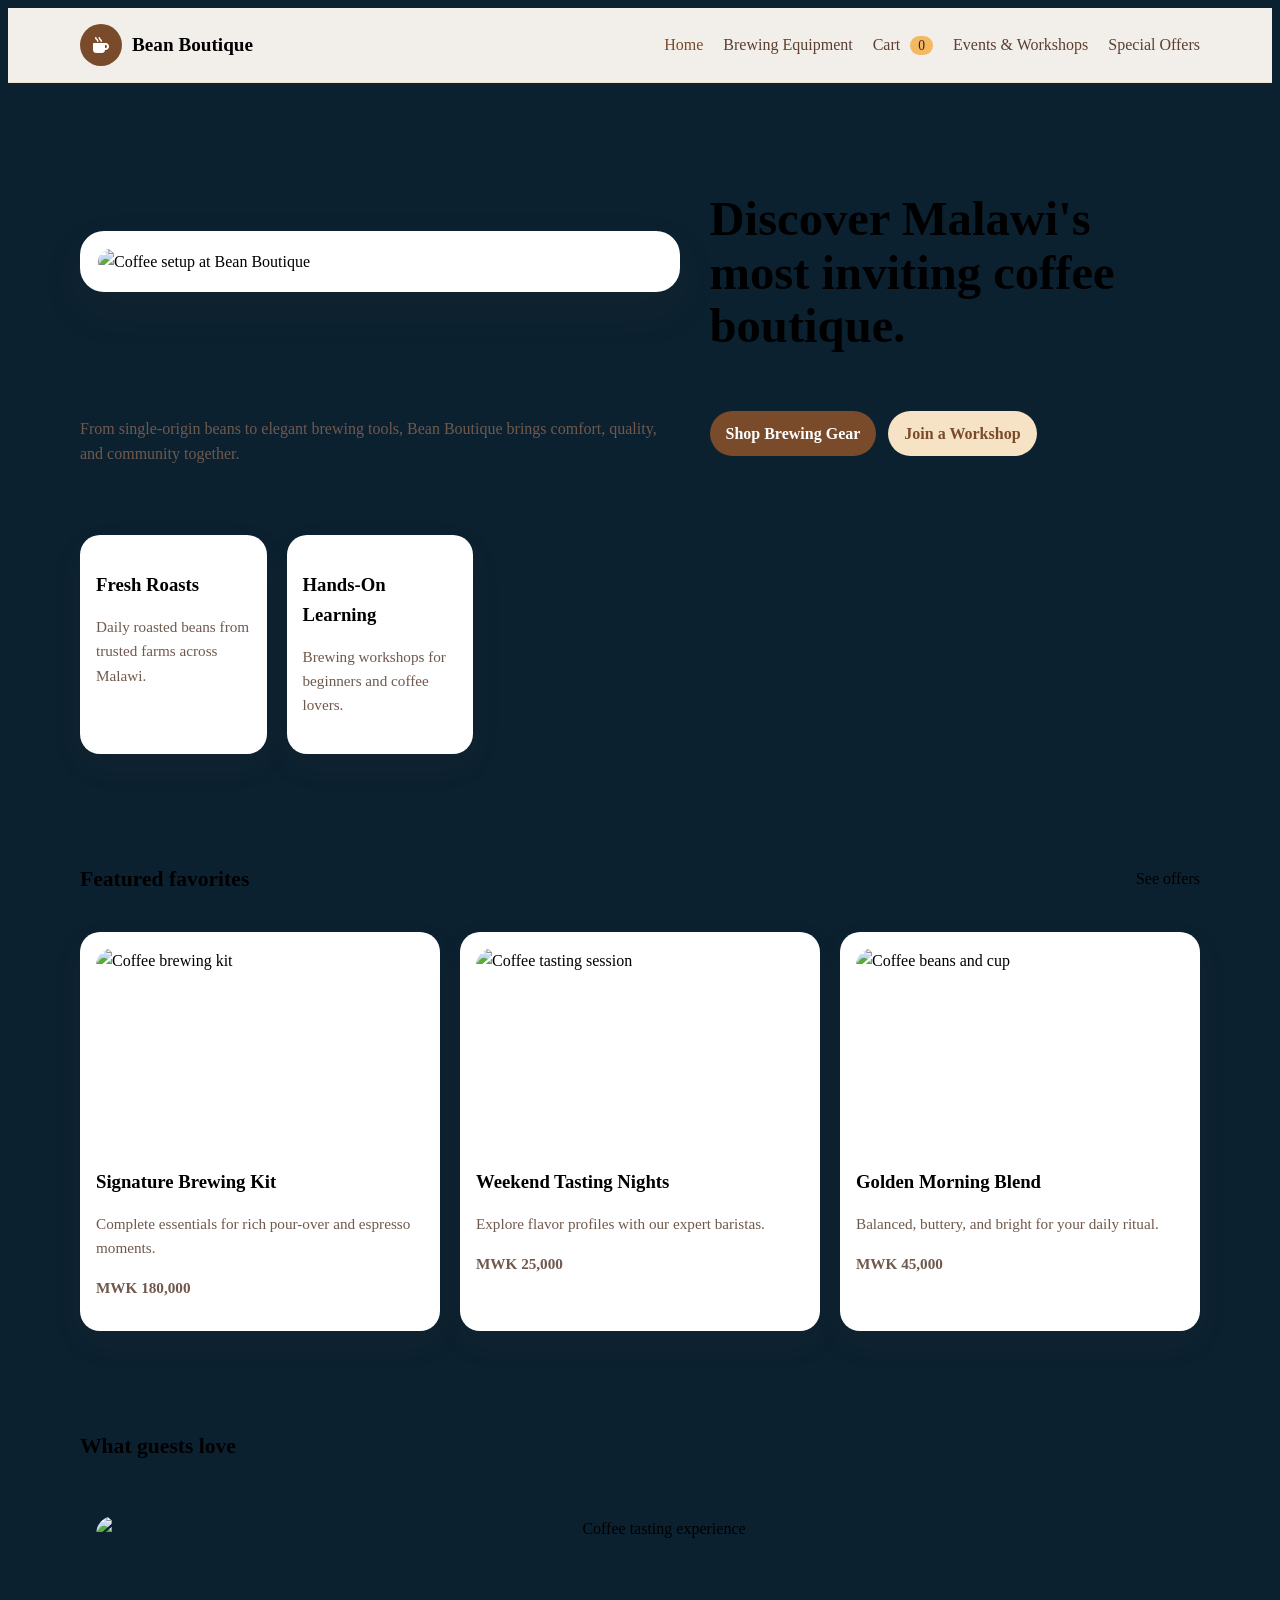
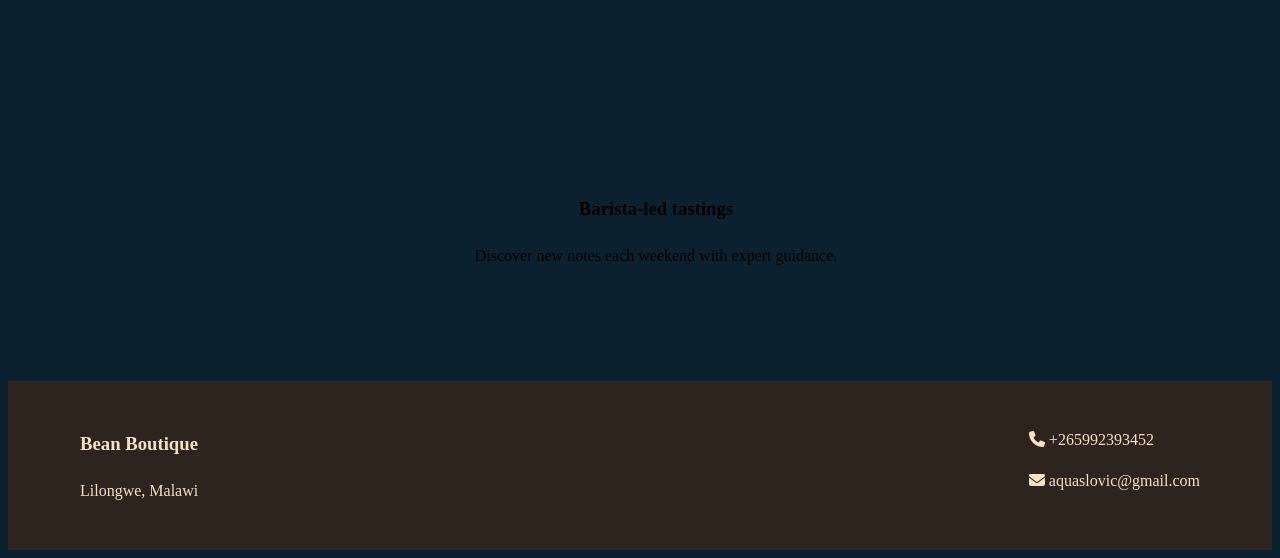
==== index.html @ 72bccbc3 "edited on the nav bar" ====
<!DOCTYPE html>
<html lang="en">

<head>
  <meta charset="UTF-8" />
  <meta name="viewport" content="width=device-width, initial-scale=1.0" />
  <title>Bean Boutique | Coffee House</title>
  <link rel="stylesheet" href="https://cdnjs.cloudflare.com/ajax/libs/font-awesome/6.5.2/css/all.min.css" />
  <link rel="stylesheet" href="https://cdn.jsdelivr.net/npm/swiper@11/swiper-bundle.min.css" />
  <link rel="stylesheet" href="styles.css" />
</head>

<body>
  <header class="site-header">
    <div class="container header-inner">
      <a class="brand" href="index.html">
        <span class="brand-badge"><i class="fa-solid fa-mug-hot"></i></span>
        <span>Bean Boutique</span>
      </a>
      <button class="mobile-nav-toggle" aria-label="Open menu"><i class="fa-solid fa-bars"></i></button>
      <nav class="nav-links">
        <a class="active" href="index.html">Home</a>
        <a href="brewing-equipment.html">Brewing Equipment</a>
        <a href="cart.html">Cart <span class="cart-count">0</span></a>
        <a href="events.html">Events & Workshops</a>
        <a href="offers.html">Special Offers</a>
      </nav>
    </div>
  </header>

  <main>
    <section class="hero">
      <div class="container hero-grid">
        <div class="hero-card">
          <a href="offers.html"><img
              src="https://images.unsplash.com/photo-1495474472287-4d71bcdd2085?auto=format&fit=crop&w=900&q=80"
              alt="Coffee setup at Bean Boutique" /></a>
        </div>
        <h1>Discover Malawi's most inviting coffee boutique.</h1>
        <p>From single-origin beans to elegant brewing tools, Bean Boutique brings comfort, quality, and community
          together.</p>
        <div class="hero-actions">
          <a class="btn btn-primary" href="brewing-equipment.html">Shop Brewing Gear</a>
          <a class="btn btn-secondary" href="events.html">Join a Workshop</a>
        </div>
        <div class="card-grid" style="margin-top: 18px;">
          <div class="card">
            <h3>Fresh Roasts</h3>
            <p>Daily roasted beans from trusted farms across Malawi.</p>
          </div>
          <div class="card">
            <h3>Hands-On Learning</h3>
            <p>Brewing workshops for beginners and coffee lovers.</p>
          </div>
        </div>
      </div>

      </div>
    </section>

    <section class="section">
      <div class="container">
        <div class="section-title">
          <h2>Featured favorites</h2>
          <a href="offers.html">See offers</a>
        </div>
        <div class="card-grid">
          <article class="card">
            <a href="brewing-equipment.html"><img
                src="https://images.unsplash.com/photo-1517705008128-361805f42e86?auto=format&fit=crop&w=900&q=80"
                alt="Coffee brewing kit" /></a>
            <h3>Signature Brewing Kit</h3>
            <p>Complete essentials for rich pour-over and espresso moments.</p>
            <p class="price">MWK 180,000</p>
          </article>
          <article class="card">
            <a href="events.html"><img
                src="https://images.unsplash.com/photo-1521017432531-fbd92d768814?auto=format&fit=crop&w=900&q=80"
                alt="Coffee tasting session" /></a>
            <h3>Weekend Tasting Nights</h3>
            <p>Explore flavor profiles with our expert baristas.</p>
            <p class="price">MWK 25,000</p>
          </article>
          <article class="card">
            <a href="cart.html"><img src="https://images.unsplash.com/photo-1499638673689-79a0b5115d87?auto=format&fit=crop&w=900&q=80" alt="Coffee beans and cup" /></a>
            <h3>Golden Morning Blend</h3>
            <p>Balanced, buttery, and bright for your daily ritual.</p>
            <p class="price">MWK 45,000</p>
          </article>
        </div>
      </div>
    </section>

    <section class="section">
      <div class="container">
        <div class="section-title">
          <h2>What guests love</h2>
        </div>
        <div class="swiper hero-swiper">
          <div class="swiper-wrapper">
            <div class="swiper-slide">
              <img src="https://images.unsplash.com/photo-1461023058943-07fcbe16d735?auto=format&fit=crop&w=900&q=80"
                alt="Coffee tasting experience" />
              <h3>Barista-led tastings</h3>
              <p>Discover new notes each weekend with expert guidance.</p>
            </div>
            <div class="swiper-slide">
              <img src="https://images.unsplash.com/photo-1498804103079-a6351b050096?auto=format&fit=crop&w=900&q=80"
                alt="Coffee beans and equipment" />
              <h3>Premium brewing tools</h3>
              <p>Modern gear for home and café-level brewing sessions.</p>
            </div>
            <div class="swiper-slide">
              <img src="https://images.unsplash.com/photo-1509042239860-f550ce710b93?auto=format&fit=crop&w=900&q=80"
                alt="Coffee shop interior" />
              <h3>Warm boutique ambiance</h3>
              <p>Relax in an inviting setting designed for slow mornings.</p>
            </div>
          </div>
          <div class="swiper-pagination"></div>
        </div>
      </div>
    </section>
  </main>

  <footer class="footer">
    <div class="container footer-grid">
      <div>
        <h3>Bean Boutique</h3>
        <p>Lilongwe, Malawi</p>
      </div>
      <div>
        <p><i class="fa-solid fa-phone"></i> <a href="tel:+265992393452">+265992393452</a></p>
        <p><i class="fa-solid fa-envelope"></i> <a href="mailto:aquaslovic@gmail.com">aquaslovic@gmail.com</a></p>
      </div>
    </div>
  </footer>

  <script src="https://cdn.jsdelivr.net/npm/swiper@11/swiper-bundle.min.js"></script>
  <script src="script.js"></script>
</body>

</html>
---- styles.css ----
body {
  line-height: 1.6;
  color: #000;
  background: #0c2130;
}

a {
  color: inherit;
  text-decoration: none;
}

img {
  width: 100%;
  display: block;
  border-radius: 18px;
}

.container {
  width: min(1120px, 92%);
  margin: 0 auto;
}

.site-header {
  background: rgba(255, 250, 245, 0.95);
  backdrop-filter: blur(8px);
  position: sticky;
  top: 0;
  z-index: 100;
  border-bottom: 1px solid #efe1d0;
}

.header-inner {
  display: flex;
  justify-content: space-between;
  align-items: center;
  padding: 16px 0;
}

.brand {
  display: flex;
  align-items: center;
  gap: 10px;
  font-weight: 700;
  font-size: 1.2rem;
}

.brand-badge {
  background: #7a4b2a;
  color: white;
  width: 42px;
  height: 42px;
  border-radius: 50%;
  display: grid;
  place-items: center;
  font-size: 1rem;
}

.nav-links {
  display: flex;
  gap: 20px;
  align-items: center;
}

.nav-links a {
  font-weight: 500;
  color: #5a4030;
}

.nav-links a:hover{
  color: #7a4b2a;
}
.nav-links a.active {
  color: #7a4b2a;
}

.mobile-nav-toggle {
  display: none;
  background: none;
  border: 0;
  font-size: 1.25rem;
  color: #7a4b2a;
}

.cart-link {
  background: #7a4b2a;
  color: #fff;
  padding: 8px 12px;
  border-radius: 999px;
}

.cart-count {
  background: #f4b860;
  color: #2f241d;
  border-radius: 999px;
  padding: 2px 8px;
  margin-left: 6px;
  font-size: 0.85rem;
}

.hero {
  padding: 70px 0 50px;
}

.hero-grid {
  display: grid;
  grid-template-columns: 1.1fr 0.9fr;
  gap: 30px;
  align-items: center;
}

.hero h1 {
  font-size: clamp(2rem, 3.8vw, 3.2rem);
  margin-bottom: 16px;
  line-height: 1.1;
}

.hero p {
  font-size: 1rem;
  color: #6f594d;
  margin-bottom: 20px;
}

.hero-actions {
  display: flex;
  flex-wrap: wrap;
  gap: 12px;
  margin-bottom: 20px;
}

.btn {
  display: inline-block;
  padding: 10px 16px;
  border-radius: 999px;
  font-weight: 600;
  border: 0;
  cursor: pointer;
  transition: transform 0.2s ease;
}

.btn:hover {
  transform: translateY(-2px);
}

.btn-primary {
  background: #7a4b2a;
  color: #fff;
}

.btn-secondary {
  background: #f6e2c5;
  color: #7a4b2a;
}

.hero-card {
  background: #fff;
  border-radius: 24px;
  padding: 18px;
  box-shadow: 0 18px 45px rgba(87, 58, 34, 0.08);
}

.section {
  padding: 40px 0;
}

.section-title {
  display: flex;
  justify-content: space-between;
  align-items: center;
  margin-bottom: 18px;
}

.section-title h2 {
  font-size: 1.35rem;
}

.card-grid {
  display: grid;
  grid-template-columns: repeat(3, minmax(0, 1fr));
  gap: 20px;
}

.card {
  background: #fff;
  border-radius: 20px;
  padding: 16px;
  box-shadow: 0 12px 32px rgba(87, 58, 34, 0.07);
}

.card img {
  height: 200px;
  object-fit: cover;
  margin-bottom: 12px;
}

.card h3 {
  margin-bottom: 8px;
}

.card p {
  color: #6f594d;
  font-size: 0.95rem;
}

.price {
  color: #7a4b2a;
  font-weight: 700;
  margin-top: 8px;
}

.swiper-slide {
  text-align: center;
  padding: 16px;
}

.swiper-slide img {
  height: 260px;
  object-fit: cover;
}

.page-heading {
  padding: 40px 0 10px;
}

.page-heading h1 {
  font-size: 2rem;
  margin-bottom: 8px;
}

.page-heading p {
  color: #6f594d;
}

.product-grid {
  display: grid;
  grid-template-columns: repeat(2, minmax(0, 1fr));
  gap: 20px;
  margin-top: 20px;
}

.product-card {
  background: #fff;
  border-radius: 20px;
  padding: 16px;
  box-shadow: 0 10px 28px rgba(87, 58, 34, 0.08);
}

.product-card img {
  height: 220px;
  object-fit: cover;
  margin-bottom: 10px;
}

.product-actions {
  display: flex;
  justify-content: space-between;
  align-items: center;
  margin-top: 10px;
}

.cart-layout {
  display: grid;
  grid-template-columns: 1.3fr 0.7fr;
  gap: 24px;
  margin-top: 20px;
}

.cart-list {
  background: #fff;
  border-radius: 20px;
  padding: 16px;
  box-shadow: 0 10px 28px rgba(87, 58, 34, 0.08);
}

.cart-item {
  display: flex;
  justify-content: space-between;
  align-items: center;
  gap: 12px;
  padding: 12px 0;
  border-bottom: 1px solid #f3e3d4;
}

.cart-actions {
  display: flex;
  gap: 8px;
  align-items: center;
}

.qty-btn {
  border: 0;
  background: #f6e2c5;
  color: #7a4b2a;
  width: 28px;
  height: 28px;
  border-radius: 50%;
  cursor: pointer;
}

.summary-box {
  background: #fff;
  border-radius: 20px;
  padding: 18px;
  box-shadow: 0 10px 28px rgba(87, 58, 34, 0.08);
  height: fit-content;
}

.summary-box h3,
.summary-box p {
  margin-bottom: 10px;
}

.footer {
  background: #2f241d;
  color: #f6e2c5;
  padding: 30px 0;
  margin-top: 40px;
}

.footer-grid {
  display: flex;
  justify-content: space-between;
  gap: 20px;
  flex-wrap: wrap;
}
/* mobile responsiveness  */
@media (max-width: 860px) {
  .hero-grid {
    grid-template-columns: 1fr;
  }
  .cart-layout {
    grid-template-columns: 1fr;
  }
  .product-grid {
    grid-template-columns: 1fr;
  }
  .card-grid {
    grid-template-columns: 1fr;
  }

  .nav-links {
    display: none;
    position: absolute;
    top: 68px;
    right: 4%;
    background: #fff;
    flex-direction: column;
    padding: 14px;
    border-radius: 16px;
    box-shadow: 0 12px 28px rgba(87, 58, 34, 0.12);
  }

  .nav-links.open {
    display: flex;
  }

  .mobile-nav-toggle {
    display: block;
  }
}

@media (max-width: 560px) {
  .hero {
    padding-top: 40px;
  }

  .header-inner {
    padding: 12px 0;
  }

  .hero-actions,
  .product-actions {
    flex-direction: column;
    align-items: flex-start;
  }
}
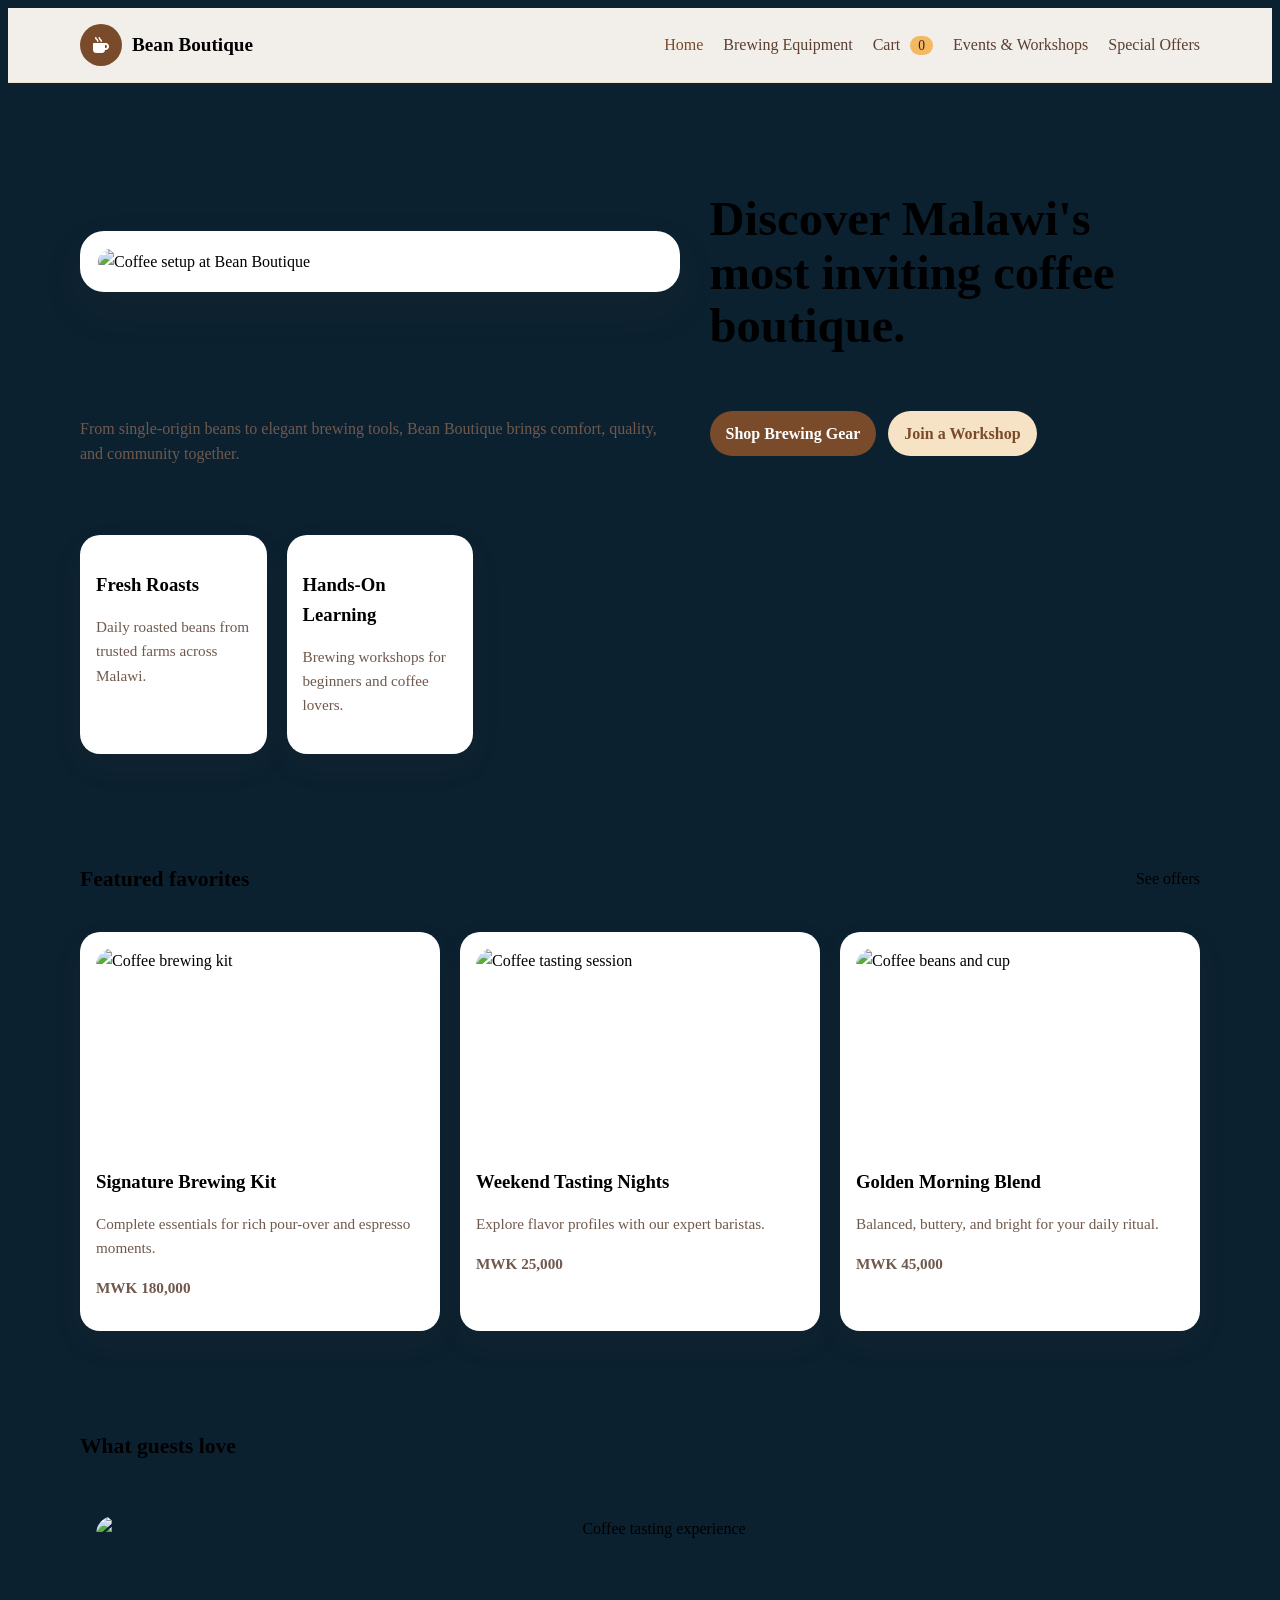
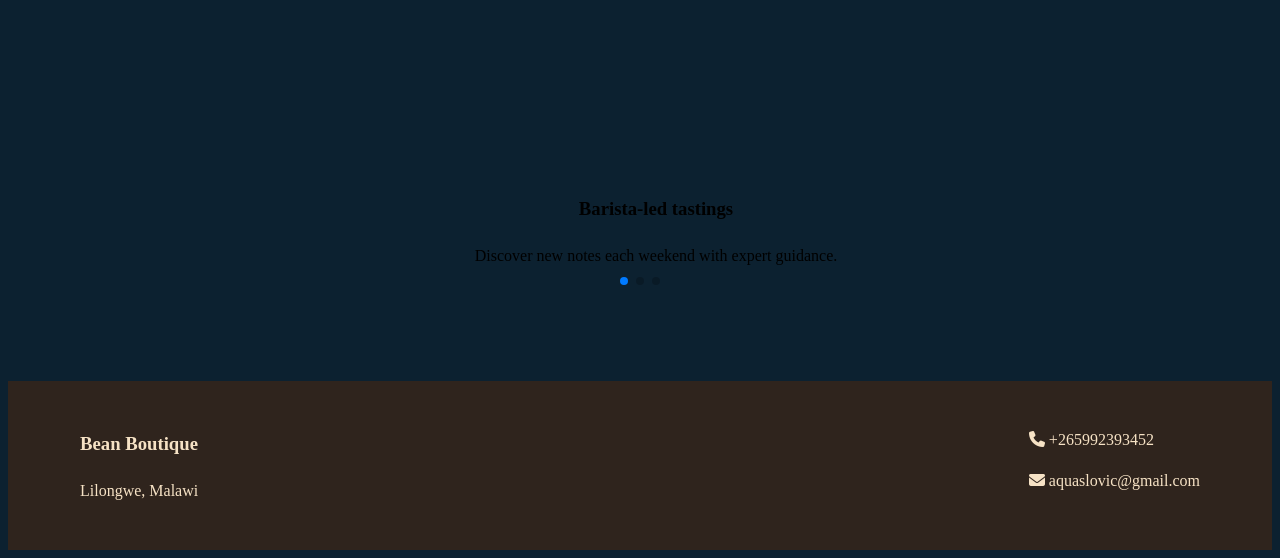
==== commit cc96faf8: "edited the equipment cart and index" ====
--- a/index.html
+++ b/index.html
@@ -1,10 +1,8 @@
 <!DOCTYPE html>
-<html lang="en">
+<html>
 
 <head>
-  <meta charset="UTF-8" />
-  <meta name="viewport" content="width=device-width, initial-scale=1.0" />
-  <title>Bean Boutique | Coffee House</title>
+  <title>Bean Boutique</title>
   <link rel="stylesheet" href="https://cdnjs.cloudflare.com/ajax/libs/font-awesome/6.5.2/css/all.min.css" />
   <link rel="stylesheet" href="https://cdn.jsdelivr.net/npm/swiper@11/swiper-bundle.min.css" />
   <link rel="stylesheet" href="styles.css" />
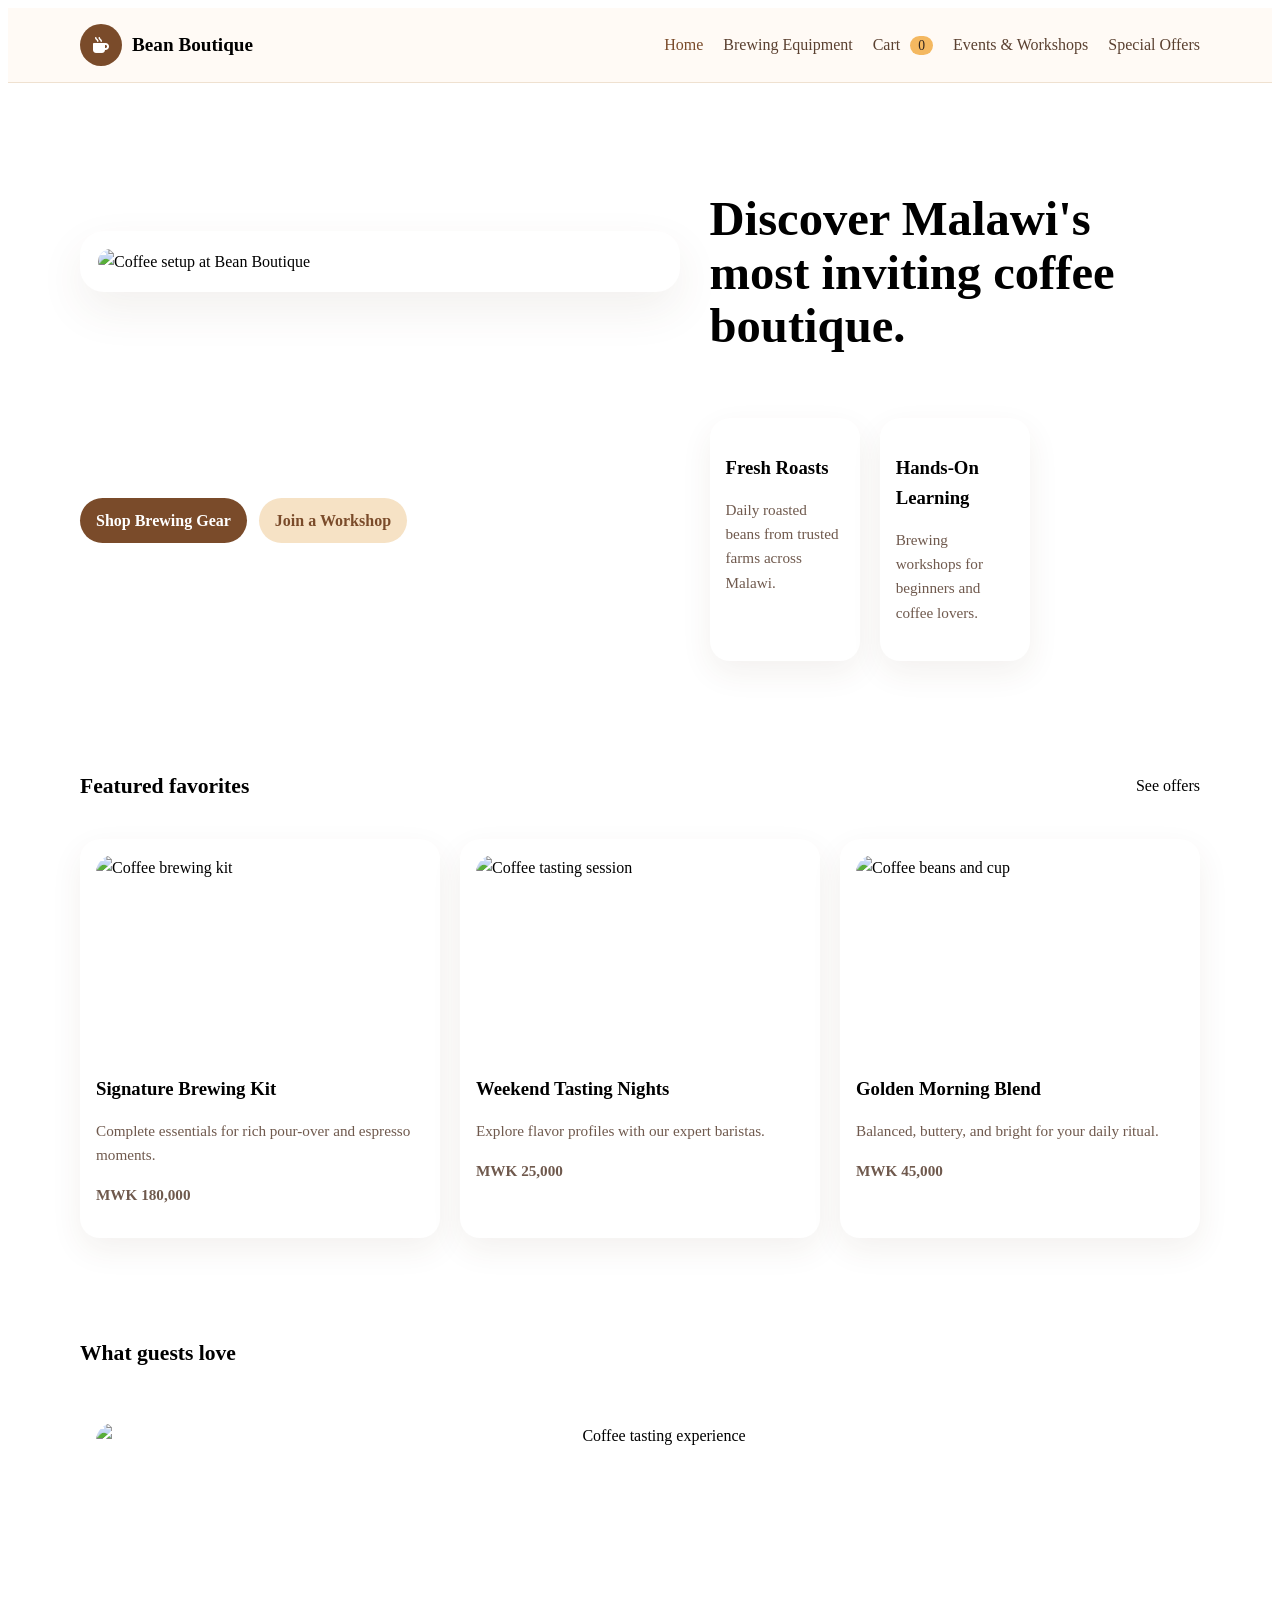
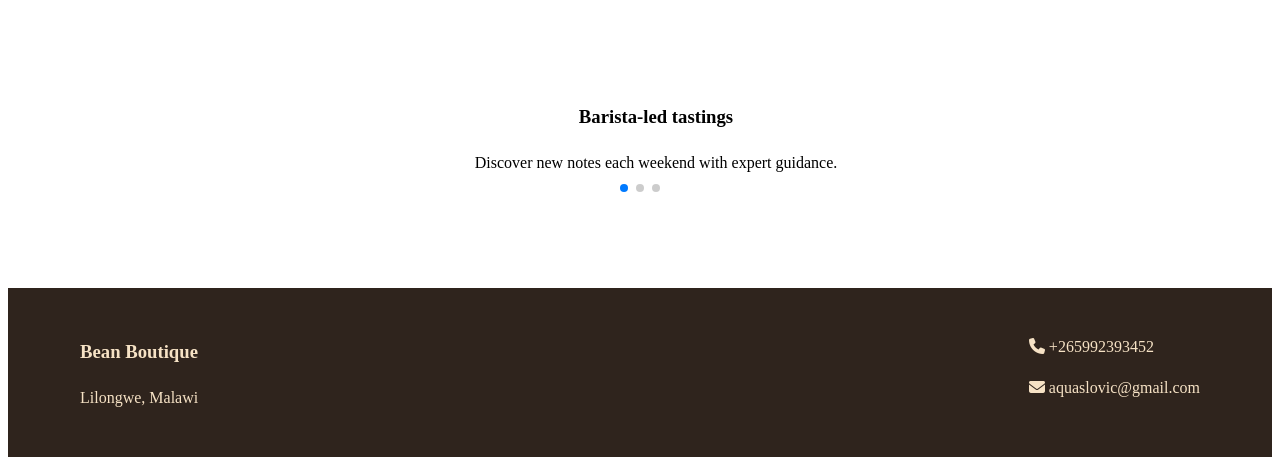
==== commit ebb49d67: "edited the background color and the home page" ====
--- a/index.html
+++ b/index.html
@@ -35,8 +35,7 @@
               alt="Coffee setup at Bean Boutique" /></a>
         </div>
         <h1>Discover Malawi's most inviting coffee boutique.</h1>
-        <p>From single-origin beans to elegant brewing tools, Bean Boutique brings comfort, quality, and community
-          together.</p>
+       
         <div class="hero-actions">
           <a class="btn btn-primary" href="brewing-equipment.html">Shop Brewing Gear</a>
           <a class="btn btn-secondary" href="events.html">Join a Workshop</a>
--- a/styles.css
+++ b/styles.css
@@ -1,7 +1,7 @@
 body {
   line-height: 1.6;
   color: #000;
-  background: #0c2130;
+  background: #fff;
 }
 
 a {
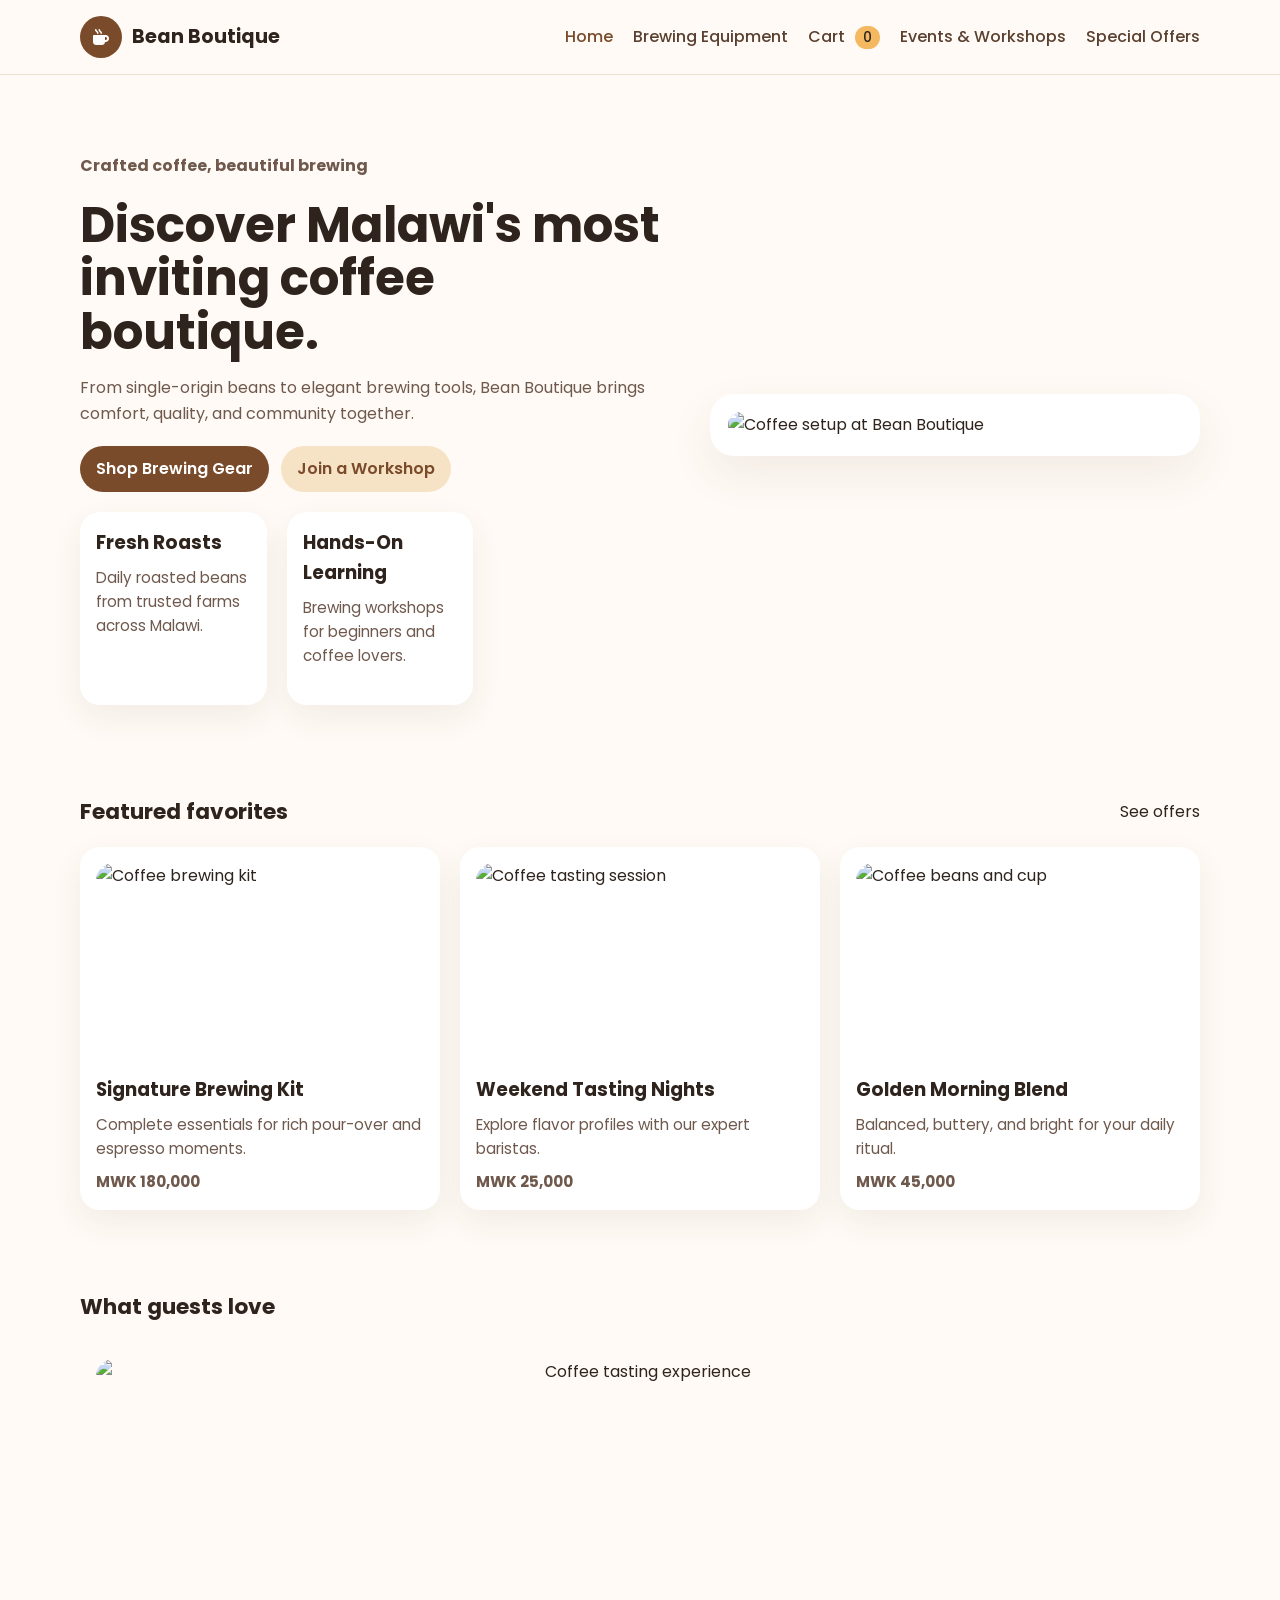
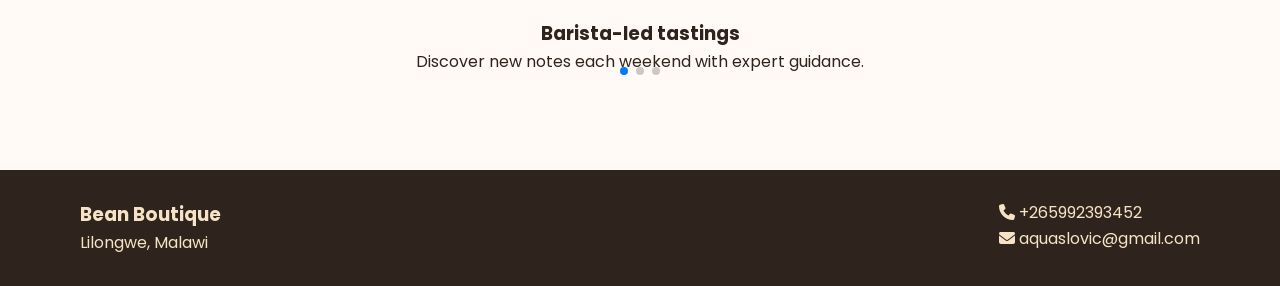
==== commit dab1e9b5: "adding files" ====
--- a/index.html
+++ b/index.html
@@ -1,140 +1,134 @@
 <!DOCTYPE html>
-<html>
+<html lang="en">
+  <head>
+    <meta charset="UTF-8" />
+    <meta name="viewport" content="width=device-width, initial-scale=1.0" />
+    <title>Bean Boutique | Coffee House</title>
+    <meta name="description" content="Bean Boutique is a modern coffee shop with artisanal brewing gear, events, and seasonal offers." />
+    <link href="https://fonts.googleapis.com/css2?family=Poppins:wght@400;500;600;700&display=swap" rel="stylesheet" />
+    <link rel="stylesheet" href="https://cdnjs.cloudflare.com/ajax/libs/animate.css/4.1.1/animate.min.css" />
+    <link rel="stylesheet" href="https://cdnjs.cloudflare.com/ajax/libs/font-awesome/6.5.2/css/all.min.css" />
+    <link rel="stylesheet" href="https://cdn.jsdelivr.net/npm/swiper@11/swiper-bundle.min.css" />
+    <link rel="stylesheet" href="styles.css" />
+  </head>
+  <body>
+    <header class="site-header">
+      <div class="container header-inner">
+        <a class="brand" href="index.html">
+          <span class="brand-badge"><i class="fa-solid fa-mug-hot"></i></span>
+          <span>Bean Boutique</span>
+        </a>
+        <button class="mobile-nav-toggle" aria-label="Open menu"><i class="fa-solid fa-bars"></i></button>
+        <nav class="nav-links">
+          <a class="active" href="index.html">Home</a>
+          <a href="brewing-equipment.html">Brewing Equipment</a>
+          <a href="cart.html">Cart <span class="cart-count">0</span></a>
+          <a href="events.html">Events &amp; Workshops</a>
+          <a href="offers.html">Special Offers</a>
+        </nav>
+      </div>
+    </header>
 
-<head>
-  <title>Bean Boutique</title>
-  <link rel="stylesheet" href="https://cdnjs.cloudflare.com/ajax/libs/font-awesome/6.5.2/css/all.min.css" />
-  <link rel="stylesheet" href="https://cdn.jsdelivr.net/npm/swiper@11/swiper-bundle.min.css" />
-  <link rel="stylesheet" href="styles.css" />
-</head>
-
-<body>
-  <header class="site-header">
-    <div class="container header-inner">
-      <a class="brand" href="index.html">
-        <span class="brand-badge"><i class="fa-solid fa-mug-hot"></i></span>
-        <span>Bean Boutique</span>
-      </a>
-      <button class="mobile-nav-toggle" aria-label="Open menu"><i class="fa-solid fa-bars"></i></button>
-      <nav class="nav-links">
-        <a class="active" href="index.html">Home</a>
-        <a href="brewing-equipment.html">Brewing Equipment</a>
-        <a href="cart.html">Cart <span class="cart-count">0</span></a>
-        <a href="events.html">Events & Workshops</a>
-        <a href="offers.html">Special Offers</a>
-      </nav>
-    </div>
-  </header>
-
-  <main>
-    <section class="hero">
-      <div class="container hero-grid">
-        <div class="hero-card">
-          <a href="offers.html"><img
-              src="https://images.unsplash.com/photo-1495474472287-4d71bcdd2085?auto=format&fit=crop&w=900&q=80"
-              alt="Coffee setup at Bean Boutique" /></a>
-        </div>
-        <h1>Discover Malawi's most inviting coffee boutique.</h1>
-       
-        <div class="hero-actions">
-          <a class="btn btn-primary" href="brewing-equipment.html">Shop Brewing Gear</a>
-          <a class="btn btn-secondary" href="events.html">Join a Workshop</a>
-        </div>
-        <div class="card-grid" style="margin-top: 18px;">
-          <div class="card">
-            <h3>Fresh Roasts</h3>
-            <p>Daily roasted beans from trusted farms across Malawi.</p>
+    <main>
+      <section class="hero">
+        <div class="container hero-grid">
+          <div class="animate__animated animate__fadeInUp">
+            <p class="price">Crafted coffee, beautiful brewing</p>
+            <h1>Discover Malawi's most inviting coffee boutique.</h1>
+            <p>From single-origin beans to elegant brewing tools, Bean Boutique brings comfort, quality, and community together.</p>
+            <div class="hero-actions">
+              <a class="btn btn-primary" href="brewing-equipment.html">Shop Brewing Gear</a>
+              <a class="btn btn-secondary" href="events.html">Join a Workshop</a>
+            </div>
+            <div class="card-grid" style="margin-top: 18px;">
+              <div class="card">
+                <h3>Fresh Roasts</h3>
+                <p>Daily roasted beans from trusted farms across Malawi.</p>
+              </div>
+              <div class="card">
+                <h3>Hands-On Learning</h3>
+                <p>Brewing workshops for beginners and coffee lovers.</p>
+              </div>
+            </div>
           </div>
-          <div class="card">
-            <h3>Hands-On Learning</h3>
-            <p>Brewing workshops for beginners and coffee lovers.</p>
+          <div class="hero-card">
+            <a href="offers.html"><img src="https://images.unsplash.com/photo-1495474472287-4d71bcdd2085?auto=format&fit=crop&w=900&q=80" alt="Coffee setup at Bean Boutique" /></a>
           </div>
         </div>
-      </div>
+      </section>
 
-      </div>
-    </section>
+      <section class="section">
+        <div class="container">
+          <div class="section-title">
+            <h2>Featured favorites</h2>
+            <a href="offers.html">See offers</a>
+          </div>
+          <div class="card-grid">
+            <article class="card">
+              <a href="brewing-equipment.html"><img src="https://images.unsplash.com/photo-1517705008128-361805f42e86?auto=format&fit=crop&w=900&q=80" alt="Coffee brewing kit" /></a>
+              <h3>Signature Brewing Kit</h3>
+              <p>Complete essentials for rich pour-over and espresso moments.</p>
+              <p class="price">MWK 180,000</p>
+            </article>
+            <article class="card">
+              <a href="events.html"><img src="https://images.unsplash.com/photo-1521017432531-fbd92d768814?auto=format&fit=crop&w=900&q=80" alt="Coffee tasting session" /></a>
+              <h3>Weekend Tasting Nights</h3>
+              <p>Explore flavor profiles with our expert baristas.</p>
+              <p class="price">MWK 25,000</p>
+            </article>
+            <article class="card">
+              <a href="cart.html"><img src="https://images.unsplash.com/photo-1499638673689-79a0b5115d87?auto=format&fit=crop&w=900&q=80" alt="Coffee beans and cup" /></a>
+              <h3>Golden Morning Blend</h3>
+              <p>Balanced, buttery, and bright for your daily ritual.</p>
+              <p class="price">MWK 45,000</p>
+            </article>
+          </div>
+        </div>
+      </section>
 
-    <section class="section">
-      <div class="container">
-        <div class="section-title">
-          <h2>Featured favorites</h2>
-          <a href="offers.html">See offers</a>
+      <section class="section">
+        <div class="container">
+          <div class="section-title">
+            <h2>What guests love</h2>
+          </div>
+          <div class="swiper hero-swiper">
+            <div class="swiper-wrapper">
+              <div class="swiper-slide">
+                <img src="https://images.unsplash.com/photo-1461023058943-07fcbe16d735?auto=format&fit=crop&w=900&q=80" alt="Coffee tasting experience" />
+                <h3>Barista-led tastings</h3>
+                <p>Discover new notes each weekend with expert guidance.</p>
+              </div>
+              <div class="swiper-slide">
+                <img src="https://images.unsplash.com/photo-1498804103079-a6351b050096?auto=format&fit=crop&w=900&q=80" alt="Coffee beans and equipment" />
+                <h3>Premium brewing tools</h3>
+                <p>Modern gear for home and café-level brewing sessions.</p>
+              </div>
+              <div class="swiper-slide">
+                <img src="https://images.unsplash.com/photo-1509042239860-f550ce710b93?auto=format&fit=crop&w=900&q=80" alt="Coffee shop interior" />
+                <h3>Warm boutique ambiance</h3>
+                <p>Relax in an inviting setting designed for slow mornings.</p>
+              </div>
+            </div>
+            <div class="swiper-pagination"></div>
+          </div>
         </div>
-        <div class="card-grid">
-          <article class="card">
-            <a href="brewing-equipment.html"><img
-                src="https://images.unsplash.com/photo-1517705008128-361805f42e86?auto=format&fit=crop&w=900&q=80"
-                alt="Coffee brewing kit" /></a>
-            <h3>Signature Brewing Kit</h3>
-            <p>Complete essentials for rich pour-over and espresso moments.</p>
-            <p class="price">MWK 180,000</p>
-          </article>
-          <article class="card">
-            <a href="events.html"><img
-                src="https://images.unsplash.com/photo-1521017432531-fbd92d768814?auto=format&fit=crop&w=900&q=80"
-                alt="Coffee tasting session" /></a>
-            <h3>Weekend Tasting Nights</h3>
-            <p>Explore flavor profiles with our expert baristas.</p>
-            <p class="price">MWK 25,000</p>
-          </article>
-          <article class="card">
-            <a href="cart.html"><img src="https://images.unsplash.com/photo-1499638673689-79a0b5115d87?auto=format&fit=crop&w=900&q=80" alt="Coffee beans and cup" /></a>
-            <h3>Golden Morning Blend</h3>
-            <p>Balanced, buttery, and bright for your daily ritual.</p>
-            <p class="price">MWK 45,000</p>
-          </article>
+      </section>
+    </main>
+
+    <footer class="footer">
+      <div class="container footer-grid">
+        <div>
+          <h3>Bean Boutique</h3>
+          <p>Lilongwe, Malawi</p>
+        </div>
+        <div>
+          <p><i class="fa-solid fa-phone"></i> <a href="tel:+265992393452">+265992393452</a></p>
+          <p><i class="fa-solid fa-envelope"></i> <a href="mailto:aquaslovic@gmail.com">aquaslovic@gmail.com</a></p>
         </div>
       </div>
-    </section>
+    </footer>
 
-    <section class="section">
-      <div class="container">
-        <div class="section-title">
-          <h2>What guests love</h2>
-        </div>
-        <div class="swiper hero-swiper">
-          <div class="swiper-wrapper">
-            <div class="swiper-slide">
-              <img src="https://images.unsplash.com/photo-1461023058943-07fcbe16d735?auto=format&fit=crop&w=900&q=80"
-                alt="Coffee tasting experience" />
-              <h3>Barista-led tastings</h3>
-              <p>Discover new notes each weekend with expert guidance.</p>
-            </div>
-            <div class="swiper-slide">
-              <img src="https://images.unsplash.com/photo-1498804103079-a6351b050096?auto=format&fit=crop&w=900&q=80"
-                alt="Coffee beans and equipment" />
-              <h3>Premium brewing tools</h3>
-              <p>Modern gear for home and café-level brewing sessions.</p>
-            </div>
-            <div class="swiper-slide">
-              <img src="https://images.unsplash.com/photo-1509042239860-f550ce710b93?auto=format&fit=crop&w=900&q=80"
-                alt="Coffee shop interior" />
-              <h3>Warm boutique ambiance</h3>
-              <p>Relax in an inviting setting designed for slow mornings.</p>
-            </div>
-          </div>
-          <div class="swiper-pagination"></div>
-        </div>
-      </div>
-    </section>
-  </main>
-
-  <footer class="footer">
-    <div class="container footer-grid">
-      <div>
-        <h3>Bean Boutique</h3>
-        <p>Lilongwe, Malawi</p>
-      </div>
-      <div>
-        <p><i class="fa-solid fa-phone"></i> <a href="tel:+265992393452">+265992393452</a></p>
-        <p><i class="fa-solid fa-envelope"></i> <a href="mailto:aquaslovic@gmail.com">aquaslovic@gmail.com</a></p>
-      </div>
-    </div>
-  </footer>
-
-  <script src="https://cdn.jsdelivr.net/npm/swiper@11/swiper-bundle.min.js"></script>
-  <script src="script.js"></script>
-</body>
-
-</html>+    <script src="https://cdn.jsdelivr.net/npm/swiper@11/swiper-bundle.min.js"></script>
+    <script src="script.js"></script>
+  </body>
+</html>
--- a/styles.css
+++ b/styles.css
@@ -1,7 +1,14 @@
+* {
+  box-sizing: border-box;
+  margin: 0;
+  padding: 0;
+}
+
 body {
+  font-family: 'Poppins', Arial, sans-serif;
   line-height: 1.6;
-  color: #000;
-  background: #fff;
+  color: #2f241d;
+  background: #fffaf5;
 }
 
 a {
@@ -322,17 +329,11 @@
   gap: 20px;
   flex-wrap: wrap;
 }
-/* mobile responsiveness  */
+
 @media (max-width: 860px) {
-  .hero-grid {
-    grid-template-columns: 1fr;
-  }
-  .cart-layout {
-    grid-template-columns: 1fr;
-  }
-  .product-grid {
-    grid-template-columns: 1fr;
-  }
+  .hero-grid,
+  .cart-layout,
+  .product-grid,
   .card-grid {
     grid-template-columns: 1fr;
   }
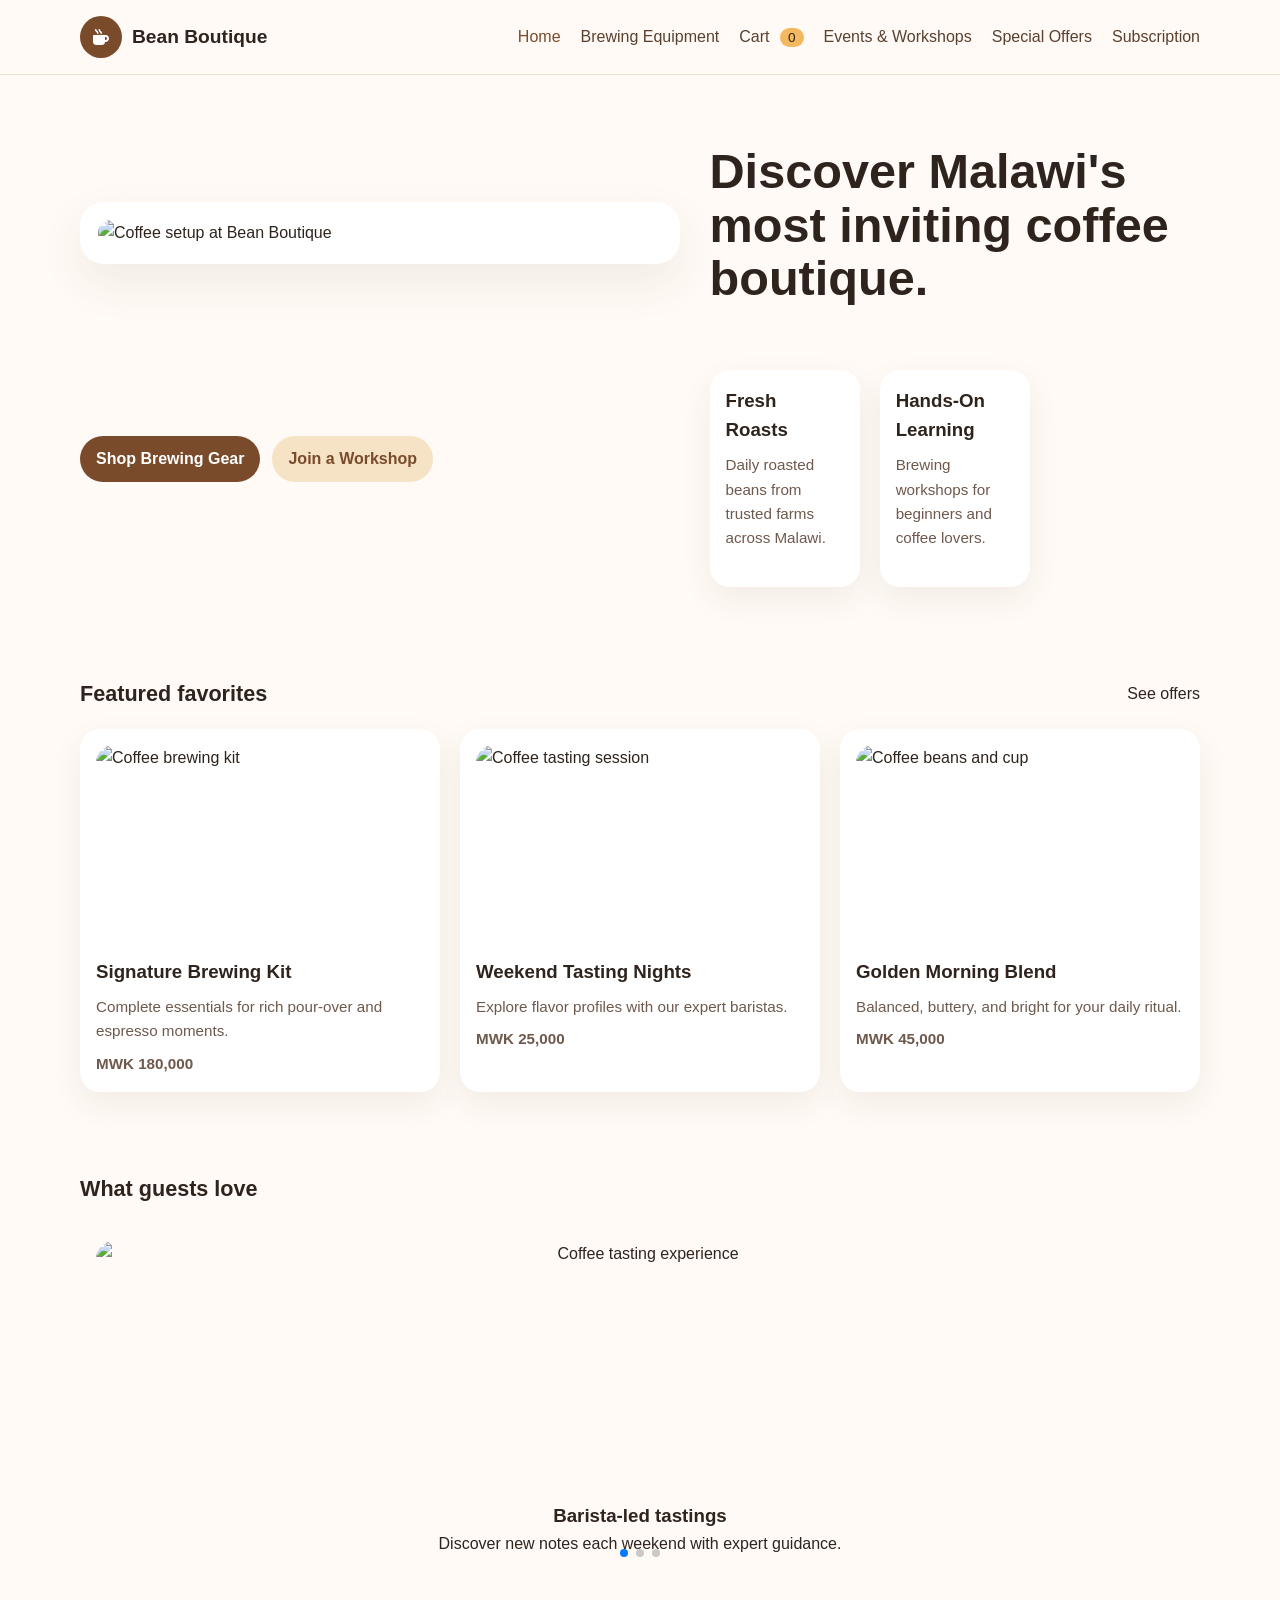
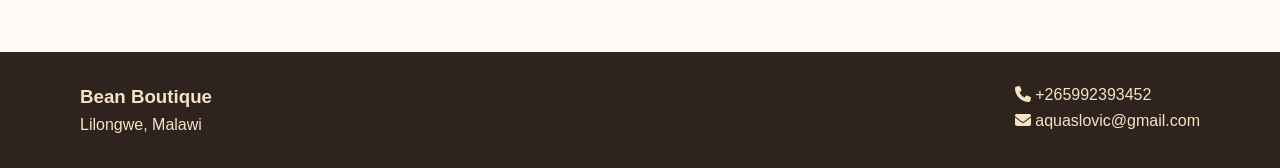
==== commit c199bd23: "hhh" ====
--- a/index.html
+++ b/index.html
@@ -1,134 +1,143 @@
 <!DOCTYPE html>
 <html lang="en">
-  <head>
-    <meta charset="UTF-8" />
-    <meta name="viewport" content="width=device-width, initial-scale=1.0" />
-    <title>Bean Boutique | Coffee House</title>
-    <meta name="description" content="Bean Boutique is a modern coffee shop with artisanal brewing gear, events, and seasonal offers." />
-    <link href="https://fonts.googleapis.com/css2?family=Poppins:wght@400;500;600;700&display=swap" rel="stylesheet" />
-    <link rel="stylesheet" href="https://cdnjs.cloudflare.com/ajax/libs/animate.css/4.1.1/animate.min.css" />
-    <link rel="stylesheet" href="https://cdnjs.cloudflare.com/ajax/libs/font-awesome/6.5.2/css/all.min.css" />
-    <link rel="stylesheet" href="https://cdn.jsdelivr.net/npm/swiper@11/swiper-bundle.min.css" />
-    <link rel="stylesheet" href="styles.css" />
-  </head>
-  <body>
-    <header class="site-header">
-      <div class="container header-inner">
-        <a class="brand" href="index.html">
-          <span class="brand-badge"><i class="fa-solid fa-mug-hot"></i></span>
-          <span>Bean Boutique</span>
-        </a>
-        <button class="mobile-nav-toggle" aria-label="Open menu"><i class="fa-solid fa-bars"></i></button>
-        <nav class="nav-links">
-          <a class="active" href="index.html">Home</a>
-          <a href="brewing-equipment.html">Brewing Equipment</a>
-          <a href="cart.html">Cart <span class="cart-count">0</span></a>
-          <a href="events.html">Events &amp; Workshops</a>
-          <a href="offers.html">Special Offers</a>
-        </nav>
+
+<head>
+  <meta charset="UTF-8">
+  <title>Bean Boutique</title>
+  <link rel="stylesheet" href="https://cdnjs.cloudflare.com/ajax/libs/font-awesome/6.5.2/css/all.min.css">
+  <link rel="stylesheet" href="https://cdn.jsdelivr.net/npm/swiper@11/swiper-bundle.min.css">
+  <link rel="stylesheet" href="styles.css">
+</head>
+
+<body>
+  <header class="site-header">
+    <div class="container header-inner">
+      <a class="brand" href="index.html">
+        <span class="brand-badge"><i class="fa-solid fa-mug-hot"></i></span>
+        <span>Bean Boutique</span>
+      </a>
+      <button class="mobile-nav-toggle" aria-label="Open menu"><i class="fa-solid fa-bars"></i></button>
+      <nav class="nav-links">
+        <a class="active" href="index.html">Home</a>
+        <a href="brewing-equipment.html">Brewing Equipment</a>
+        <a href="cart.html">Cart <span class="cart-count">0</span></a>
+        <a href="events.html">Events & Workshops</a>
+        <a href="offers.html">Special Offers</a>
+        <a href="subscription.html">Subscription</a>
+      </nav>
+    </div>
+  </header>
+
+  <main>
+    <section class="hero">
+      <div class="container hero-grid">
+        <div class="hero-card">
+          <a href="offers.html"><img
+              src="https://images.unsplash.com/photo-1495474472287-4d71bcdd2085?auto=format&fit=crop&w=900&q=80"
+              alt="Coffee setup at Bean Boutique"></a>
+        </div>
+        <h1>Discover Malawi's most inviting coffee boutique.</h1>
+       
+        <div class="hero-actions">
+          <a class="btn btn-primary" href="brewing-equipment.html">Shop Brewing Gear</a>
+          <a class="btn btn-secondary" href="events.html">Join a Workshop</a>
+        </div>
+        <div class="card-grid" style="margin-top: 18px;">
+          <div class="card">
+            <h3>Fresh Roasts</h3>
+            <p>Daily roasted beans from trusted farms across Malawi.</p>
+          </div>
+          <div class="card">
+            <h3>Hands-On Learning</h3>
+            <p>Brewing workshops for beginners and coffee lovers.</p>
+          </div>
+        </div>
       </div>
-    </header>
 
-    <main>
-      <section class="hero">
-        <div class="container hero-grid">
-          <div class="animate__animated animate__fadeInUp">
-            <p class="price">Crafted coffee, beautiful brewing</p>
-            <h1>Discover Malawi's most inviting coffee boutique.</h1>
-            <p>From single-origin beans to elegant brewing tools, Bean Boutique brings comfort, quality, and community together.</p>
-            <div class="hero-actions">
-              <a class="btn btn-primary" href="brewing-equipment.html">Shop Brewing Gear</a>
-              <a class="btn btn-secondary" href="events.html">Join a Workshop</a>
+      </div>
+    </section>
+
+    <section class="section">
+      <div class="container">
+        <div class="section-title">
+          <h2>Featured favorites</h2>
+          <a href="offers.html">See offers</a>
+        </div>
+        <div class="card-grid">
+          <article class="card">
+            <a href="brewing-equipment.html"><img
+                src="https://images.unsplash.com/photo-1517705008128-361805f42e86?auto=format&fit=crop&w=900&q=80"
+                alt="Coffee brewing kit"></a>
+            <h3>Signature Brewing Kit</h3>
+            <p>Complete essentials for rich pour-over and espresso moments.</p>
+            <p class="price">MWK 180,000</p>
+          </article>
+          <article class="card">
+            <a href="events.html"><img
+                src="https://images.unsplash.com/photo-1521017432531-fbd92d768814?auto=format&fit=crop&w=900&q=80"
+                alt="Coffee tasting session"></a>
+            <h3>Weekend Tasting Nights</h3>
+            <p>Explore flavor profiles with our expert baristas.</p>
+            <p class="price">MWK 25,000</p>
+          </article>
+          <article class="card">
+            <a href="cart.html"><img src="https://images.unsplash.com/photo-1499638673689-79a0b5115d87?auto=format&fit=crop&w=900&q=80" alt="Coffee beans and cup"></a>
+            <h3>Golden Morning Blend</h3>
+            <p>Balanced, buttery, and bright for your daily ritual.</p>
+            <p class="price">MWK 45,000</p>
+          </article>
+          
+        </div>
+      </div>
+    </section>
+
+    <section class="section">
+      <div class="container">
+        <div class="section-title">
+          <h2>What guests love</h2>
+        </div>
+        <div class="swiper hero-swiper">
+          <div class="swiper-wrapper">
+            <div class="swiper-slide">
+              <img src="https://images.unsplash.com/photo-1461023058943-07fcbe16d735?auto=format&fit=crop&w=900&q=80"
+                alt="Coffee tasting experience">
+              <h3>Barista-led tastings</h3>
+              <p>Discover new notes each weekend with expert guidance.</p>
             </div>
-            <div class="card-grid" style="margin-top: 18px;">
-              <div class="card">
-                <h3>Fresh Roasts</h3>
-                <p>Daily roasted beans from trusted farms across Malawi.</p>
-              </div>
-              <div class="card">
-                <h3>Hands-On Learning</h3>
-                <p>Brewing workshops for beginners and coffee lovers.</p>
-              </div>
+            <div class="swiper-slide">
+              <img src="https://images.unsplash.com/photo-1498804103079-a6351b050096?auto=format&fit=crop&w=900&q=80"
+                alt="Coffee beans and equipment">
+              <h3>Premium brewing tools</h3>
+              <p>Modern gear for home and café-level brewing sessions.</p>
+            </div>
+            <div class="swiper-slide">
+              <img src="https://images.unsplash.com/photo-1509042239860-f550ce710b93?auto=format&fit=crop&w=900&q=80"
+                alt="Coffee shop interior">
+              <h3>Warm boutique ambiance</h3>
+              <p>Relax in an inviting setting designed for slow mornings.</p>
             </div>
           </div>
-          <div class="hero-card">
-            <a href="offers.html"><img src="https://images.unsplash.com/photo-1495474472287-4d71bcdd2085?auto=format&fit=crop&w=900&q=80" alt="Coffee setup at Bean Boutique" /></a>
-          </div>
-        </div>
-      </section>
-
-      <section class="section">
-        <div class="container">
-          <div class="section-title">
-            <h2>Featured favorites</h2>
-            <a href="offers.html">See offers</a>
-          </div>
-          <div class="card-grid">
-            <article class="card">
-              <a href="brewing-equipment.html"><img src="https://images.unsplash.com/photo-1517705008128-361805f42e86?auto=format&fit=crop&w=900&q=80" alt="Coffee brewing kit" /></a>
-              <h3>Signature Brewing Kit</h3>
-              <p>Complete essentials for rich pour-over and espresso moments.</p>
-              <p class="price">MWK 180,000</p>
-            </article>
-            <article class="card">
-              <a href="events.html"><img src="https://images.unsplash.com/photo-1521017432531-fbd92d768814?auto=format&fit=crop&w=900&q=80" alt="Coffee tasting session" /></a>
-              <h3>Weekend Tasting Nights</h3>
-              <p>Explore flavor profiles with our expert baristas.</p>
-              <p class="price">MWK 25,000</p>
-            </article>
-            <article class="card">
-              <a href="cart.html"><img src="https://images.unsplash.com/photo-1499638673689-79a0b5115d87?auto=format&fit=crop&w=900&q=80" alt="Coffee beans and cup" /></a>
-              <h3>Golden Morning Blend</h3>
-              <p>Balanced, buttery, and bright for your daily ritual.</p>
-              <p class="price">MWK 45,000</p>
-            </article>
-          </div>
-        </div>
-      </section>
-
-      <section class="section">
-        <div class="container">
-          <div class="section-title">
-            <h2>What guests love</h2>
-          </div>
-          <div class="swiper hero-swiper">
-            <div class="swiper-wrapper">
-              <div class="swiper-slide">
-                <img src="https://images.unsplash.com/photo-1461023058943-07fcbe16d735?auto=format&fit=crop&w=900&q=80" alt="Coffee tasting experience" />
-                <h3>Barista-led tastings</h3>
-                <p>Discover new notes each weekend with expert guidance.</p>
-              </div>
-              <div class="swiper-slide">
-                <img src="https://images.unsplash.com/photo-1498804103079-a6351b050096?auto=format&fit=crop&w=900&q=80" alt="Coffee beans and equipment" />
-                <h3>Premium brewing tools</h3>
-                <p>Modern gear for home and café-level brewing sessions.</p>
-              </div>
-              <div class="swiper-slide">
-                <img src="https://images.unsplash.com/photo-1509042239860-f550ce710b93?auto=format&fit=crop&w=900&q=80" alt="Coffee shop interior" />
-                <h3>Warm boutique ambiance</h3>
-                <p>Relax in an inviting setting designed for slow mornings.</p>
-              </div>
-            </div>
-            <div class="swiper-pagination"></div>
-          </div>
-        </div>
-      </section>
-    </main>
-
-    <footer class="footer">
-      <div class="container footer-grid">
-        <div>
-          <h3>Bean Boutique</h3>
-          <p>Lilongwe, Malawi</p>
-        </div>
-        <div>
-          <p><i class="fa-solid fa-phone"></i> <a href="tel:+265992393452">+265992393452</a></p>
-          <p><i class="fa-solid fa-envelope"></i> <a href="mailto:aquaslovic@gmail.com">aquaslovic@gmail.com</a></p>
+          <div class="swiper-pagination"></div>
         </div>
       </div>
-    </footer>
+    </section>
+  </main>
 
-    <script src="https://cdn.jsdelivr.net/npm/swiper@11/swiper-bundle.min.js"></script>
-    <script src="script.js"></script>
-  </body>
-</html>
+  <footer class="footer">
+    <div class="container footer-grid">
+      <div>
+        <h3>Bean Boutique</h3>
+        <p>Lilongwe, Malawi</p>
+      </div>
+      <div>
+        <p><i class="fa-solid fa-phone"></i> <a href="tel:+265992393452">+265992393452</a></p>
+        <p><i class="fa-solid fa-envelope"></i> <a href="mailto:aquaslovic@gmail.com">aquaslovic@gmail.com</a></p>
+      </div>
+    </div>
+  </footer>
+
+  <script src="https://cdn.jsdelivr.net/npm/swiper@11/swiper-bundle.min.js"></script>
+  <script src="script.js"></script>
+</body>
+
+</html>
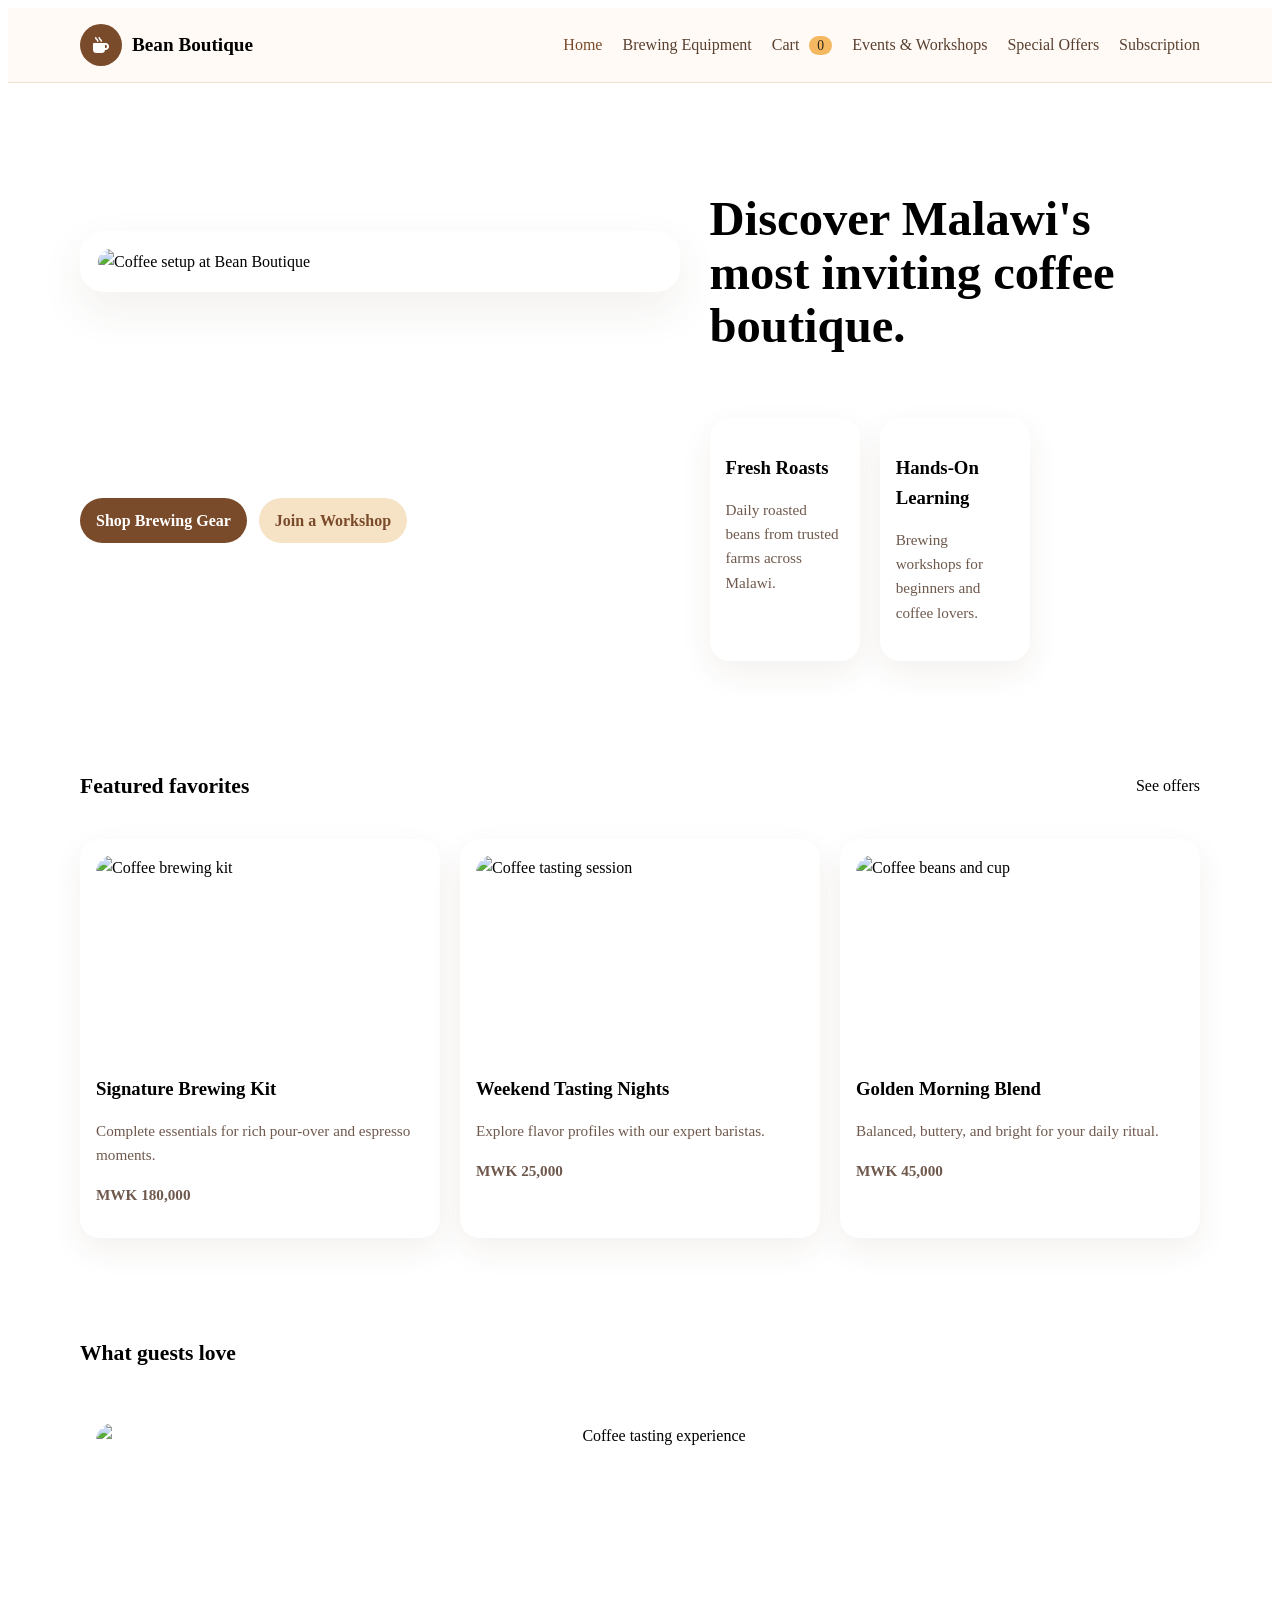
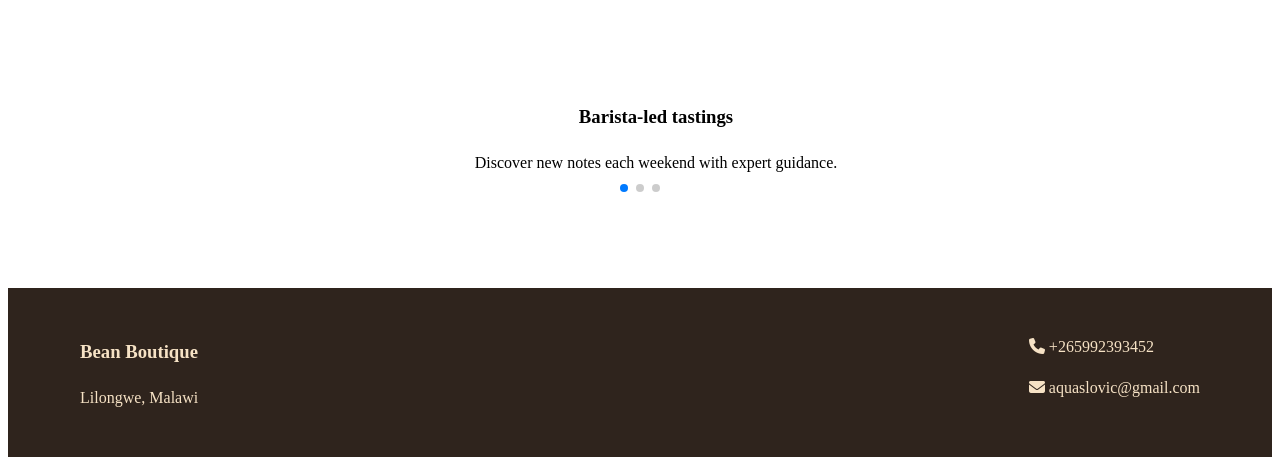
==== commit f893eaad: "final page" ====
--- a/index.html
+++ b/index.html
@@ -1,12 +1,11 @@
 <!DOCTYPE html>
-<html lang="en">
+<html>
 
 <head>
-  <meta charset="UTF-8">
   <title>Bean Boutique</title>
-  <link rel="stylesheet" href="https://cdnjs.cloudflare.com/ajax/libs/font-awesome/6.5.2/css/all.min.css">
-  <link rel="stylesheet" href="https://cdn.jsdelivr.net/npm/swiper@11/swiper-bundle.min.css">
-  <link rel="stylesheet" href="styles.css">
+  <link rel="stylesheet" href="https://cdnjs.cloudflare.com/ajax/libs/font-awesome/6.5.2/css/all.min.css" />
+  <link rel="stylesheet" href="https://cdn.jsdelivr.net/npm/swiper@11/swiper-bundle.min.css" />
+  <link rel="stylesheet" href="styles.css" />
 </head>
 
 <body>
@@ -34,7 +33,7 @@
         <div class="hero-card">
           <a href="offers.html"><img
               src="https://images.unsplash.com/photo-1495474472287-4d71bcdd2085?auto=format&fit=crop&w=900&q=80"
-              alt="Coffee setup at Bean Boutique"></a>
+              alt="Coffee setup at Bean Boutique" /></a>
         </div>
         <h1>Discover Malawi's most inviting coffee boutique.</h1>
        
@@ -67,7 +66,7 @@
           <article class="card">
             <a href="brewing-equipment.html"><img
                 src="https://images.unsplash.com/photo-1517705008128-361805f42e86?auto=format&fit=crop&w=900&q=80"
-                alt="Coffee brewing kit"></a>
+                alt="Coffee brewing kit" /></a>
             <h3>Signature Brewing Kit</h3>
             <p>Complete essentials for rich pour-over and espresso moments.</p>
             <p class="price">MWK 180,000</p>
@@ -75,13 +74,13 @@
           <article class="card">
             <a href="events.html"><img
                 src="https://images.unsplash.com/photo-1521017432531-fbd92d768814?auto=format&fit=crop&w=900&q=80"
-                alt="Coffee tasting session"></a>
+                alt="Coffee tasting session" /></a>
             <h3>Weekend Tasting Nights</h3>
             <p>Explore flavor profiles with our expert baristas.</p>
             <p class="price">MWK 25,000</p>
           </article>
           <article class="card">
-            <a href="cart.html"><img src="https://images.unsplash.com/photo-1499638673689-79a0b5115d87?auto=format&fit=crop&w=900&q=80" alt="Coffee beans and cup"></a>
+            <a href="cart.html"><img src="https://images.unsplash.com/photo-1499638673689-79a0b5115d87?auto=format&fit=crop&w=900&q=80" alt="Coffee beans and cup" /></a>
             <h3>Golden Morning Blend</h3>
             <p>Balanced, buttery, and bright for your daily ritual.</p>
             <p class="price">MWK 45,000</p>
@@ -100,19 +99,19 @@
           <div class="swiper-wrapper">
             <div class="swiper-slide">
               <img src="https://images.unsplash.com/photo-1461023058943-07fcbe16d735?auto=format&fit=crop&w=900&q=80"
-                alt="Coffee tasting experience">
+                alt="Coffee tasting experience" />
               <h3>Barista-led tastings</h3>
               <p>Discover new notes each weekend with expert guidance.</p>
             </div>
             <div class="swiper-slide">
               <img src="https://images.unsplash.com/photo-1498804103079-a6351b050096?auto=format&fit=crop&w=900&q=80"
-                alt="Coffee beans and equipment">
+                alt="Coffee beans and equipment" />
               <h3>Premium brewing tools</h3>
               <p>Modern gear for home and café-level brewing sessions.</p>
             </div>
             <div class="swiper-slide">
               <img src="https://images.unsplash.com/photo-1509042239860-f550ce710b93?auto=format&fit=crop&w=900&q=80"
-                alt="Coffee shop interior">
+                alt="Coffee shop interior" />
               <h3>Warm boutique ambiance</h3>
               <p>Relax in an inviting setting designed for slow mornings.</p>
             </div>
--- a/styles.css
+++ b/styles.css
@@ -1,14 +1,7 @@
-* {
-  box-sizing: border-box;
-  margin: 0;
-  padding: 0;
-}
-
 body {
-  font-family: 'Poppins', Arial, sans-serif;
   line-height: 1.6;
-  color: #2f241d;
-  background: #fffaf5;
+  color: #000;
+  background: #fff;
 }
 
 a {
@@ -316,6 +309,96 @@
   margin-bottom: 10px;
 }
 
+.subscription-grid {
+  display: grid;
+  grid-template-columns: repeat(3, minmax(0, 1fr));
+  gap: 20px;
+  margin-top: 20px;
+}
+
+.subscription-card {
+  background: #fff;
+  border-radius: 24px;
+  padding: 24px;
+  box-shadow: 0 12px 32px rgba(87, 58, 34, 0.08);
+  border: 1px solid #f1e2d0;
+}
+
+.subscription-card.featured {
+  border: 2px solid #7a4b2a;
+  transform: translateY(-4px);
+}
+
+.plan-badge {
+  display: inline-block;
+  padding: 6px 10px;
+  border-radius: 999px;
+  background: #f6e2c5;
+  color: #7a4b2a;
+  font-size: 0.8rem;
+  font-weight: 700;
+  margin-bottom: 12px;
+}
+
+.plan-price {
+  font-size: 2rem;
+  font-weight: 700;
+  color: #7a4b2a;
+  margin: 8px 0;
+}
+
+.plan-price span {
+  font-size: 0.95rem;
+  color: #6f594d;
+  font-weight: 500;
+}
+
+.feature-list {
+  padding-left: 18px;
+  color: #6f594d;
+  margin: 14px 0 18px;
+}
+
+.feature-list li {
+  margin-bottom: 8px;
+}
+
+.subscription-cta {
+  display: grid;
+  grid-template-columns: 1.1fr 0.9fr;
+  gap: 20px;
+  align-items: start;
+}
+
+.subscription-form-card,
+.subscription-highlight {
+  background: #fff;
+  border-radius: 24px;
+  padding: 24px;
+  box-shadow: 0 12px 32px rgba(87, 58, 34, 0.08);
+}
+
+.subscription-form {
+  display: grid;
+  gap: 12px;
+  margin-top: 12px;
+}
+
+.subscription-form label {
+  display: grid;
+  gap: 6px;
+  font-weight: 600;
+  color: #5a4030;
+}
+
+.subscription-form input,
+.subscription-form select {
+  padding: 10px 12px;
+  border: 1px solid #e8d8c5;
+  border-radius: 12px;
+  font: inherit;
+}
+
 .footer {
   background: #2f241d;
   color: #f6e2c5;
@@ -329,12 +412,23 @@
   gap: 20px;
   flex-wrap: wrap;
 }
-
+/* mobile responsiveness  */
 @media (max-width: 860px) {
-  .hero-grid,
-  .cart-layout,
-  .product-grid,
+  .hero-grid {
+    grid-template-columns: 1fr;
+  }
+  .cart-layout {
+    grid-template-columns: 1fr;
+  }
+  .product-grid {
+    grid-template-columns: 1fr;
+  }
   .card-grid {
+    grid-template-columns: 1fr;
+  }
+
+  .subscription-grid,
+  .subscription-cta {
     grid-template-columns: 1fr;
   }
 
